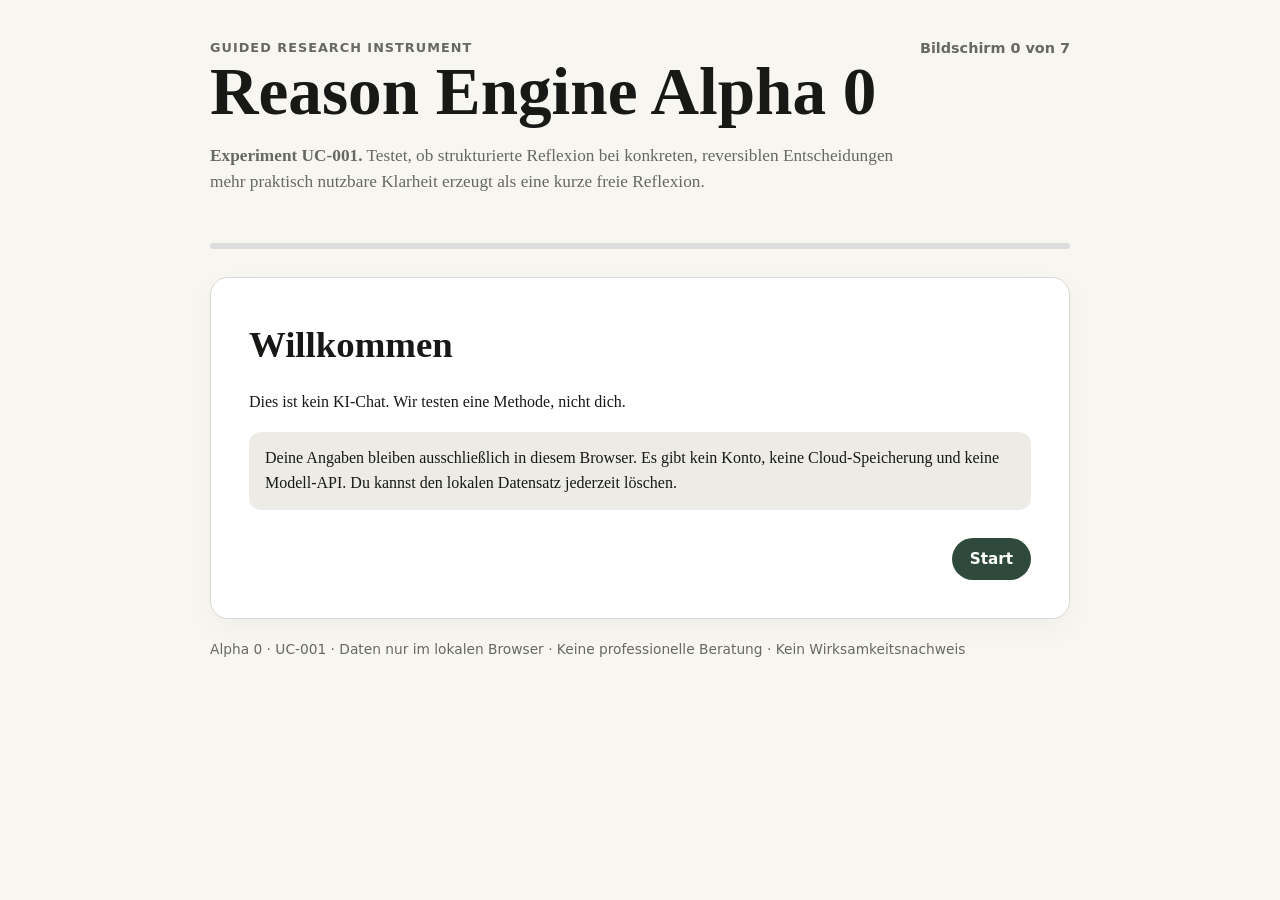
==== alpha/index.html @ ee5c0740 "feat(alpha): add functional UC-001 experiment runner" ====
<!doctype html>
<html lang="de">
<head>
<meta charset="utf-8">
<meta name="viewport" content="width=device-width,initial-scale=1">
<meta name="robots" content="noindex,nofollow">
<title>Reason Engine Alpha 0 · UC-001</title>
<style>
:root{--ink:#181817;--muted:#686862;--line:#d9d8d2;--paper:#f7f6f1;--card:#fff;--accent:#2f4a3d;--soft:#ecebe5;--warn:#7a4b18}
*{box-sizing:border-box}html{scroll-behavior:smooth}body{margin:0;background:var(--paper);color:var(--ink);font-family:ui-serif,Georgia,serif;line-height:1.55}.shell{max-width:900px;margin:auto;padding:40px 20px 90px}.top{display:flex;justify-content:space-between;gap:20px;align-items:flex-start;margin-bottom:30px}.eyebrow{font:700 .8rem ui-sans-serif,system-ui;letter-spacing:.08em;text-transform:uppercase;color:var(--muted)}h1{font-size:clamp(2.2rem,6vw,4.2rem);line-height:1;margin:.2rem 0 .8rem}h2{font-size:clamp(1.6rem,4vw,2.3rem);margin:0 0 .5rem}.lede{max-width:700px;color:var(--muted);font-size:1.08rem}.status{font:600 .9rem ui-sans-serif,system-ui;color:var(--muted);white-space:nowrap}.bar{height:6px;background:#ddd;border-radius:99px;overflow:hidden;margin:20px 0 28px}.bar span{display:block;height:100%;background:var(--accent);width:0;transition:width .2s}.screen{display:none;background:var(--card);border:1px solid var(--line);border-radius:18px;padding:clamp(22px,4vw,38px);box-shadow:0 10px 30px rgba(0,0,0,.035)}.screen.active{display:block}.note{background:var(--soft);border-radius:12px;padding:14px 16px;margin:18px 0}.warning{border-left:4px solid var(--warn)}label{display:block;font:600 .96rem ui-sans-serif,system-ui;margin:18px 0 7px}textarea,input[type=text],input[type=number]{width:100%;border:1px solid #bdbcb5;border-radius:10px;padding:12px 13px;background:#fff;color:var(--ink);font:1rem ui-sans-serif,system-ui}textarea{min-height:130px;resize:vertical}.long{min-height:230px}.check{display:flex;gap:10px;align-items:flex-start;font-weight:400}.check input{margin-top:5px}.grid{display:grid;grid-template-columns:1fr 1fr;gap:14px}.cell{border:1px solid var(--line);border-radius:12px;padding:14px}.cell textarea{min-height:120px}.actions{display:flex;justify-content:space-between;gap:12px;flex-wrap:wrap;margin-top:28px}.right{margin-left:auto}.btn{appearance:none;border:0;border-radius:999px;padding:12px 18px;background:var(--accent);color:white;font:700 .95rem ui-sans-serif,system-ui;cursor:pointer}.btn.secondary{background:var(--soft);color:var(--ink);border:1px solid var(--line)}.btn:disabled{opacity:.4;cursor:not-allowed}.dossier{white-space:pre-wrap;background:#fbfaf6;border:1px solid var(--line);border-radius:12px;padding:18px;font-family:ui-monospace,SFMono-Regular,Menlo,monospace;font-size:.92rem}.metric{display:grid;grid-template-columns:1fr auto;gap:12px;align-items:center;padding:10px 0;border-bottom:1px solid var(--line)}.metric:last-child{border-bottom:0}.result{font:700 1rem ui-sans-serif,system-ui}.footer{margin-top:22px;color:var(--muted);font: .86rem ui-sans-serif,system-ui}@media(max-width:680px){.grid{grid-template-columns:1fr}.top{display:block}.status{margin-top:14px}.right{margin-left:0}}
</style>
</head>
<body>
<main class="shell">
<div class="top"><div><div class="eyebrow">Guided Research Instrument</div><h1>Reason Engine Alpha 0</h1><p class="lede"><strong>Experiment UC-001.</strong> Testet, ob strukturierte Reflexion bei konkreten, reversiblen Entscheidungen mehr praktisch nutzbare Klarheit erzeugt als eine kurze freie Reflexion.</p></div><div class="status" id="status">Bildschirm 0 von 7</div></div>
<div class="bar"><span id="bar"></span></div>

<section class="screen active" data-step="0">
<h2>Willkommen</h2><p>Dies ist kein KI-Chat. Wir testen eine Methode, nicht dich.</p><div class="note">Deine Angaben bleiben ausschließlich in diesem Browser. Es gibt kein Konto, keine Cloud-Speicherung und keine Modell-API. Du kannst den lokalen Datensatz jederzeit löschen.</div><div class="actions"><button class="btn right" data-next>Start</button></div>
</section>

<section class="screen" data-step="1">
<h2>Einverständnis und Grenzen</h2><div class="note warning"><strong>Nicht geeignet</strong> für medizinische oder psychische Krisen, rechtliche Streitfälle, erhebliche finanzielle Risiken, unmittelbare Gefahren oder irreversible Entscheidungen.</div>
<label class="check"><input id="consent1" type="checkbox"> <span>Ich verstehe, dass dies ein experimenteller Forschungsprototyp ist und keine professionelle Beratung ersetzt.</span></label>
<label class="check"><input id="consent2" type="checkbox"> <span>Meine Entscheidung ist konkret, reversibel und nicht hochriskant.</span></label>
<div class="actions"><button class="btn secondary" data-back>Zurück</button><button class="btn" id="consentNext" disabled data-next>Weiter</button></div>
</section>

<section class="screen" data-step="2">
<h2>Freie Reflexion</h2><p>Beschreibe deine Situation so, wie du sie einem guten Freund erzählen würdest. Noch keine Kategorien, noch keine Analyse.</p>
<label for="original">Deine Situation</label><textarea class="long" id="original" placeholder="Erzähl frei …"></textarea>
<label for="clarityBefore">Wie klar ist dir die Situation gerade? 1 = völlig unklar, 7 = sehr klar</label><input id="clarityBefore" type="number" min="1" max="7">
<label for="uncertainty">Was ist deine größte Unsicherheit?</label><input id="uncertainty" type="text">
<label for="nextBefore">Was wäre momentan dein nächster Schritt?</label><input id="nextBefore" type="text">
<div class="actions"><button class="btn secondary" data-back>Zurück</button><button class="btn" data-next>Weiter</button></div>
</section>

<section class="screen" data-step="3">
<h2>Nur Verständnis sichern</h2><p>Noch keine Analyse. Diese drei Fragen sollen ausschließlich verhindern, dass der Fall falsch verstanden wird.</p>
<label for="decision">Welche Entscheidung möchtest du genau treffen?</label><input id="decision" type="text">
<label for="optionsRaw">Welche realistischen Optionen stehen derzeit zur Wahl?</label><textarea id="optionsRaw"></textarea>
<label for="affected">Wer ist von der Entscheidung betroffen?</label><input id="affected" type="text">
<div class="actions"><button class="btn secondary" data-back>Zurück</button><button class="btn" data-next>Weiter</button></div>
</section>

<section class="screen" data-step="4">
<h2>Strukturierte Reflexion</h2><p>Ordne den Fall vorläufig. Leere Felder sind erlaubt. Die Kategorien sind Werkzeuge, keine Wahrheit.</p>
<div class="grid">
<div class="cell"><label for="observations">Beobachtungen</label><textarea id="observations" placeholder="Direkt wahrgenommen oder dokumentiert …"></textarea></div>
<div class="cell"><label for="assumptions">Annahmen</label><textarea id="assumptions" placeholder="Vermutet, aber nicht belegt …"></textarea></div>
<div class="cell"><label for="evidence">Evidenz</label><textarea id="evidence" placeholder="Worauf stützen sich wichtige Aussagen? …"></textarea></div>
<div class="cell"><label for="questions">Offene Fragen</label><textarea id="questions" placeholder="Was müsste noch geklärt werden? …"></textarea></div>
<div class="cell"><label for="conflicts">Konflikte</label><textarea id="conflicts" placeholder="Welche Aussagen oder Ziele stehen gegeneinander? …"></textarea></div>
<div class="cell"><label for="options">Optionen</label><textarea id="options" placeholder="Welche möglichen Wege bleiben? …"></textarea></div>
</div>
<div class="actions"><button class="btn secondary" data-back>Zurück</button><button class="btn" data-next>Projektion prüfen</button></div>
</section>

<section class="screen" data-step="5">
<h2>Wo liegt die Projektion falsch?</h2><p>Die Struktur gehört nicht der Engine. Ergänze, korrigiere oder widersprich ihr.</p>
<label for="corrections">Was fehlt, ist falsch eingeordnet, übertrieben oder zu stark vereinfacht?</label><textarea class="long" id="corrections"></textarea>
<label for="exclude">Was soll ausdrücklich nicht Teil des Dossiers sein?</label><textarea id="exclude"></textarea>
<div class="actions"><button class="btn secondary" data-back>Zurück</button><button class="btn" id="makeDossier">Dossier erzeugen</button></div>
</section>

<section class="screen" data-step="6">
<h2>Decision Dossier</h2><p>Dies ist eine Projektion deiner Angaben, keine objektive Beschreibung und keine Entscheidung.</p><div class="dossier" id="dossier"></div>
<div class="actions"><button class="btn secondary" data-back>Zurück</button><button class="btn secondary" id="download">Dossier herunterladen</button><button class="btn" data-next>Outcome erfassen</button></div>
</section>

<section class="screen" data-step="7">
<h2>Hat die Struktur geholfen?</h2>
<label for="clarityAfter">Wie klar ist dir die Situation jetzt? 1 = völlig unklar, 7 = sehr klar</label><input id="clarityAfter" type="number" min="1" max="7">
<label for="visibleAssumption">Welche zuvor implizite Annahme wurde sichtbar?</label><input id="visibleAssumption" type="text">
<label for="clearQuestion">Welche offene Frage wurde präziser?</label><input id="clearQuestion" type="text">
<label for="nextAfter">Was ist jetzt dein nächster Schritt?</label><input id="nextAfter" type="text">
<label for="loss"><strong>Pflichtfeld:</strong> Was wurde verzerrt, vereinfacht oder ging verloren?</label><textarea id="loss"></textarea>
<div class="note" id="outcomeBox">Trage die Werte ein, um den vorläufigen Fallstatus zu sehen.</div>
<div class="actions"><button class="btn secondary" data-back>Zurück</button><button class="btn secondary" id="clearAll">Lokale Daten löschen</button><button class="btn" id="evaluate">Fall auswerten</button></div>
<p class="result">Dieses Experiment endet hier. Die Entscheidung gehört wieder dir.</p>
</section>
<p class="footer">Alpha 0 · UC-001 · Daten nur im lokalen Browser · Keine professionelle Beratung · Kein Wirksamkeitsnachweis</p>
</main>
<script>
const ids=['original','clarityBefore','uncertainty','nextBefore','decision','optionsRaw','affected','observations','assumptions','evidence','questions','conflicts','options','corrections','exclude','clarityAfter','visibleAssumption','clearQuestion','nextAfter','loss'];
let step=0;const screens=[...document.querySelectorAll('.screen')];const status=document.getElementById('status');const bar=document.getElementById('bar');
function save(){const data={};ids.forEach(id=>data[id]=document.getElementById(id).value);localStorage.setItem('re-alpha0-uc001',JSON.stringify(data));}
function load(){try{const data=JSON.parse(localStorage.getItem('re-alpha0-uc001')||'{}');ids.forEach(id=>{if(data[id]!==undefined)document.getElementById(id).value=data[id]})}catch{}}
function show(n){step=Math.max(0,Math.min(7,n));screens.forEach((s,i)=>s.classList.toggle('active',i===step));status.textContent=`Bildschirm ${step} von 7`;bar.style.width=`${step/7*100}%`;window.scrollTo({top:0,behavior:'smooth'});save()}
document.querySelectorAll('[data-next]').forEach(b=>b.addEventListener('click',()=>show(step+1)));document.querySelectorAll('[data-back]').forEach(b=>b.addEventListener('click',()=>show(step-1)));document.querySelectorAll('textarea,input').forEach(el=>el.addEventListener('input',save));
function consent(){document.getElementById('consentNext').disabled=!(document.getElementById('consent1').checked&&document.getElementById('consent2').checked)}document.getElementById('consent1').addEventListener('change',consent);document.getElementById('consent2').addEventListener('change',consent);
function v(id){return document.getElementById(id).value.trim()||'Nicht angegeben'}
function build(){const text=`REASON ENGINE ALPHA 0\nEXPERIMENT UC-001\n\nENTSCHEIDUNG\n${v('decision')}\n\nORIGINALTEXT\n${v('original')}\n\nAUSGANGSLAGE\nKlarheit vorher: ${v('clarityBefore')}/7\nGrößte Unsicherheit: ${v('uncertainty')}\nVermuteter nächster Schritt: ${v('nextBefore')}\nBetroffene Personen: ${v('affected')}\nUrsprünglich genannte Optionen: ${v('optionsRaw')}\n\nSTRUKTURIERTE PROJEKTION\n\nBeobachtungen\n${v('observations')}\n\nAnnahmen\n${v('assumptions')}\n\nEvidenz\n${v('evidence')}\n\nOffene Fragen\n${v('questions')}\n\nKonflikte\n${v('conflicts')}\n\nOptionen\n${v('options')}\n\nNUTZERKORREKTUR\n${v('corrections')}\n\nAUSGESCHLOSSEN\n${v('exclude')}\n\nGRENZE\nDieses Dossier ist eine strukturierte Projektion der Eingaben. Es ist keine objektive Beschreibung, keine professionelle Beratung und keine Entscheidung.`;document.getElementById('dossier').textContent=text;localStorage.setItem('re-alpha0-dossier',text);return text}
document.getElementById('makeDossier').addEventListener('click',()=>{build();show(6)});document.getElementById('download').addEventListener('click',()=>{const text=build();const a=document.createElement('a');a.href=URL.createObjectURL(new Blob([text],{type:'text/plain;charset=utf-8'}));a.download='reason-engine-alpha0-uc001-dossier.txt';a.click();URL.revokeObjectURL(a.href)});
document.getElementById('evaluate').addEventListener('click',()=>{save();const before=Number(document.getElementById('clarityBefore').value),after=Number(document.getElementById('clarityAfter').value),loss=document.getElementById('loss').value.trim(),next=document.getElementById('nextAfter').value.trim(),signal=[document.getElementById('visibleAssumption').value.trim(),document.getElementById('clearQuestion').value.trim()].filter(Boolean).length;let status='INCONCLUSIVE';let reason='Für eine vorläufige Einordnung fehlen noch Angaben.';if(before&&after&&loss){if(after>before&&next&&signal>0){status='PRELIMINARILY_SUPPORTED';reason='Die berichtete Klarheit stieg, mindestens ein Erkenntnissignal wurde benannt und ein nächster Schritt liegt vor.'}else if(after<=before&&signal===0){status='NOT_SUPPORTED';reason='In diesem Fall stieg die Klarheit nicht und es wurde kein neues Erkenntnissignal benannt.'}else{status='CONTEXT_LIMITED';reason='Der Fall zeigt gemischte Signale. Der Nutzen scheint begrenzt oder kontextabhängig.'}}document.getElementById('outcomeBox').innerHTML=`<strong>Vorläufiger Fallstatus: ${status}</strong><br>${reason}<br><small>Dies bewertet nur diesen einzelnen Durchlauf, nicht UC-001 insgesamt.</small>`});
document.getElementById('clearAll').addEventListener('click',()=>{if(confirm('Alle lokal gespeicherten Alpha-0-Daten löschen?')){localStorage.removeItem('re-alpha0-uc001');localStorage.removeItem('re-alpha0-dossier');location.reload()}});
load();const old=localStorage.getItem('re-alpha0-dossier');if(old)document.getElementById('dossier').textContent=old;show(0);
</script>
</body>
</html>
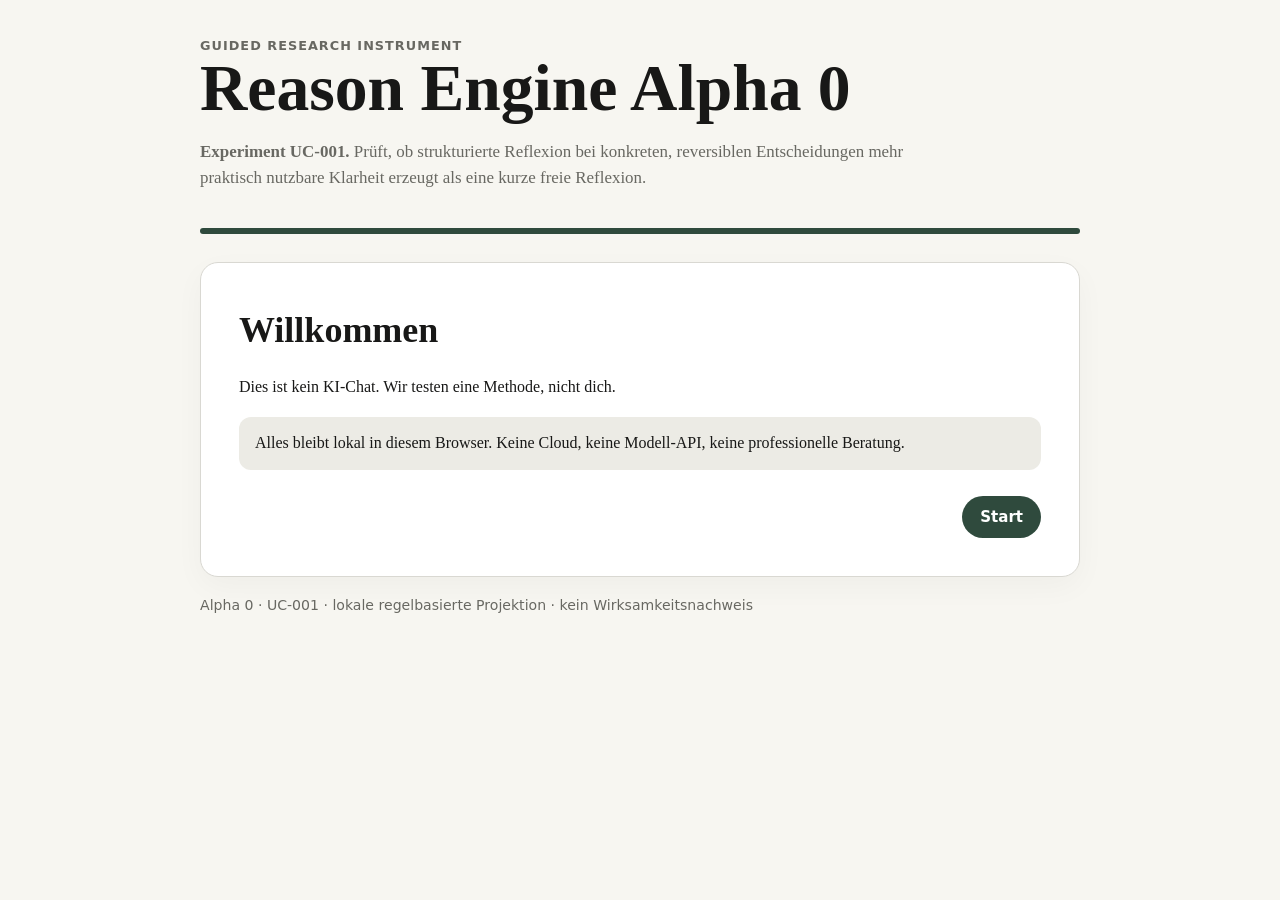
==== commit 2b366e01: "alpha: add projection-first clarification flow" ====
--- a/alpha/index.html
+++ b/alpha/index.html
@@ -1,100 +1,38 @@
 <!doctype html>
 <html lang="de">
 <head>
-<meta charset="utf-8">
-<meta name="viewport" content="width=device-width,initial-scale=1">
+<meta charset="utf-8"><meta name="viewport" content="width=device-width,initial-scale=1">
 <meta name="robots" content="noindex,nofollow">
 <title>Reason Engine Alpha 0 · UC-001</title>
 <style>
-:root{--ink:#181817;--muted:#686862;--line:#d9d8d2;--paper:#f7f6f1;--card:#fff;--accent:#2f4a3d;--soft:#ecebe5;--warn:#7a4b18}
-*{box-sizing:border-box}html{scroll-behavior:smooth}body{margin:0;background:var(--paper);color:var(--ink);font-family:ui-serif,Georgia,serif;line-height:1.55}.shell{max-width:900px;margin:auto;padding:40px 20px 90px}.top{display:flex;justify-content:space-between;gap:20px;align-items:flex-start;margin-bottom:30px}.eyebrow{font:700 .8rem ui-sans-serif,system-ui;letter-spacing:.08em;text-transform:uppercase;color:var(--muted)}h1{font-size:clamp(2.2rem,6vw,4.2rem);line-height:1;margin:.2rem 0 .8rem}h2{font-size:clamp(1.6rem,4vw,2.3rem);margin:0 0 .5rem}.lede{max-width:700px;color:var(--muted);font-size:1.08rem}.status{font:600 .9rem ui-sans-serif,system-ui;color:var(--muted);white-space:nowrap}.bar{height:6px;background:#ddd;border-radius:99px;overflow:hidden;margin:20px 0 28px}.bar span{display:block;height:100%;background:var(--accent);width:0;transition:width .2s}.screen{display:none;background:var(--card);border:1px solid var(--line);border-radius:18px;padding:clamp(22px,4vw,38px);box-shadow:0 10px 30px rgba(0,0,0,.035)}.screen.active{display:block}.note{background:var(--soft);border-radius:12px;padding:14px 16px;margin:18px 0}.warning{border-left:4px solid var(--warn)}label{display:block;font:600 .96rem ui-sans-serif,system-ui;margin:18px 0 7px}textarea,input[type=text],input[type=number]{width:100%;border:1px solid #bdbcb5;border-radius:10px;padding:12px 13px;background:#fff;color:var(--ink);font:1rem ui-sans-serif,system-ui}textarea{min-height:130px;resize:vertical}.long{min-height:230px}.check{display:flex;gap:10px;align-items:flex-start;font-weight:400}.check input{margin-top:5px}.grid{display:grid;grid-template-columns:1fr 1fr;gap:14px}.cell{border:1px solid var(--line);border-radius:12px;padding:14px}.cell textarea{min-height:120px}.actions{display:flex;justify-content:space-between;gap:12px;flex-wrap:wrap;margin-top:28px}.right{margin-left:auto}.btn{appearance:none;border:0;border-radius:999px;padding:12px 18px;background:var(--accent);color:white;font:700 .95rem ui-sans-serif,system-ui;cursor:pointer}.btn.secondary{background:var(--soft);color:var(--ink);border:1px solid var(--line)}.btn:disabled{opacity:.4;cursor:not-allowed}.dossier{white-space:pre-wrap;background:#fbfaf6;border:1px solid var(--line);border-radius:12px;padding:18px;font-family:ui-monospace,SFMono-Regular,Menlo,monospace;font-size:.92rem}.metric{display:grid;grid-template-columns:1fr auto;gap:12px;align-items:center;padding:10px 0;border-bottom:1px solid var(--line)}.metric:last-child{border-bottom:0}.result{font:700 1rem ui-sans-serif,system-ui}.footer{margin-top:22px;color:var(--muted);font: .86rem ui-sans-serif,system-ui}@media(max-width:680px){.grid{grid-template-columns:1fr}.top{display:block}.status{margin-top:14px}.right{margin-left:0}}
+:root{--ink:#181817;--muted:#686862;--line:#d9d8d2;--paper:#f7f6f1;--card:#fff;--accent:#2f4a3d;--soft:#ecebe5}
+*{box-sizing:border-box}body{margin:0;background:var(--paper);color:var(--ink);font-family:ui-serif,Georgia,serif;line-height:1.55}.shell{max-width:920px;margin:auto;padding:38px 20px 90px}.top{display:flex;justify-content:space-between;gap:20px}.eyebrow{font:700 .8rem system-ui;letter-spacing:.08em;text-transform:uppercase;color:var(--muted)}h1{font-size:clamp(2.2rem,6vw,4.1rem);line-height:1;margin:.2rem 0 .8rem}h2{font-size:clamp(1.6rem,4vw,2.25rem);margin:.1rem 0 .5rem}.lede{max-width:720px;color:var(--muted);font-size:1.06rem}.status,.footer{font:.88rem system-ui;color:var(--muted)}.bar{height:6px;background:#ddd;border-radius:99px;overflow:hidden;margin:20px 0 28px}.bar span{display:block;height:100%;background:var(--accent)}.screen{display:none;background:var(--card);border:1px solid var(--line);border-radius:18px;padding:clamp(22px,4vw,38px);box-shadow:0 10px 30px #00000009}.screen.active{display:block}.note{background:var(--soft);border-radius:12px;padding:14px 16px;margin:18px 0}label{display:block;font:600 .95rem system-ui;margin:17px 0 7px}textarea,input[type=text],input[type=number]{width:100%;border:1px solid #bdbcb5;border-radius:10px;padding:12px;background:#fff;font:1rem system-ui}textarea{min-height:115px;resize:vertical}.long{min-height:220px}.grid{display:grid;grid-template-columns:1fr 1fr;gap:14px}.cell{border:1px solid var(--line);border-radius:12px;padding:14px}.actions{display:flex;justify-content:space-between;gap:12px;flex-wrap:wrap;margin-top:26px}.btn{border:0;border-radius:999px;padding:12px 18px;background:var(--accent);color:#fff;font:700 .94rem system-ui}.secondary{background:var(--soft);color:var(--ink);border:1px solid var(--line)}.question{border:1px solid var(--line);border-radius:12px;padding:14px;margin:14px 0}.why{font:.84rem system-ui;color:var(--muted);margin-top:6px}.dossier{white-space:pre-wrap;background:#fbfaf6;border:1px solid var(--line);border-radius:12px;padding:18px;font: .91rem ui-monospace,monospace}.footer{margin-top:20px}@media(max-width:680px){.grid{grid-template-columns:1fr}.top{display:block}}
 </style>
 </head>
-<body>
-<main class="shell">
-<div class="top"><div><div class="eyebrow">Guided Research Instrument</div><h1>Reason Engine Alpha 0</h1><p class="lede"><strong>Experiment UC-001.</strong> Testet, ob strukturierte Reflexion bei konkreten, reversiblen Entscheidungen mehr praktisch nutzbare Klarheit erzeugt als eine kurze freie Reflexion.</p></div><div class="status" id="status">Bildschirm 0 von 7</div></div>
+<body><main class="shell">
+<div class="top"><div><div class="eyebrow">Guided Research Instrument</div><h1>Reason Engine Alpha 0</h1><p class="lede"><strong>Experiment UC-001.</strong> Prüft, ob strukturierte Reflexion bei konkreten, reversiblen Entscheidungen mehr praktisch nutzbare Klarheit erzeugt als eine kurze freie Reflexion.</p></div><div class="status" id="status"></div></div>
 <div class="bar"><span id="bar"></span></div>
 
-<section class="screen active" data-step="0">
-<h2>Willkommen</h2><p>Dies ist kein KI-Chat. Wir testen eine Methode, nicht dich.</p><div class="note">Deine Angaben bleiben ausschließlich in diesem Browser. Es gibt kein Konto, keine Cloud-Speicherung und keine Modell-API. Du kannst den lokalen Datensatz jederzeit löschen.</div><div class="actions"><button class="btn right" data-next>Start</button></div>
-</section>
+<section class="screen active"><h2>Willkommen</h2><p>Dies ist kein KI-Chat. Wir testen eine Methode, nicht dich.</p><div class="note">Alles bleibt lokal in diesem Browser. Keine Cloud, keine Modell-API, keine professionelle Beratung.</div><div class="actions"><span></span><button class="btn" data-next>Start</button></div></section>
 
-<section class="screen" data-step="1">
-<h2>Einverständnis und Grenzen</h2><div class="note warning"><strong>Nicht geeignet</strong> für medizinische oder psychische Krisen, rechtliche Streitfälle, erhebliche finanzielle Risiken, unmittelbare Gefahren oder irreversible Entscheidungen.</div>
-<label class="check"><input id="consent1" type="checkbox"> <span>Ich verstehe, dass dies ein experimenteller Forschungsprototyp ist und keine professionelle Beratung ersetzt.</span></label>
-<label class="check"><input id="consent2" type="checkbox"> <span>Meine Entscheidung ist konkret, reversibel und nicht hochriskant.</span></label>
-<div class="actions"><button class="btn secondary" data-back>Zurück</button><button class="btn" id="consentNext" disabled data-next>Weiter</button></div>
-</section>
+<section class="screen"><h2>Einverständnis und Grenzen</h2><div class="note"><strong>Nicht geeignet</strong> für medizinische oder psychische Krisen, Recht, erhebliche finanzielle Risiken, unmittelbare Gefahren oder irreversible Entscheidungen.</div><label><input id="c1" type="checkbox"> Ich verstehe den experimentellen Charakter.</label><label><input id="c2" type="checkbox"> Mein Fall ist konkret, reversibel und nicht hochriskant.</label><div class="actions"><button class="btn secondary" data-back>Zurück</button><button class="btn" id="consent" disabled data-next>Weiter</button></div></section>
 
-<section class="screen" data-step="2">
-<h2>Freie Reflexion</h2><p>Beschreibe deine Situation so, wie du sie einem guten Freund erzählen würdest. Noch keine Kategorien, noch keine Analyse.</p>
-<label for="original">Deine Situation</label><textarea class="long" id="original" placeholder="Erzähl frei …"></textarea>
-<label for="clarityBefore">Wie klar ist dir die Situation gerade? 1 = völlig unklar, 7 = sehr klar</label><input id="clarityBefore" type="number" min="1" max="7">
-<label for="uncertainty">Was ist deine größte Unsicherheit?</label><input id="uncertainty" type="text">
-<label for="nextBefore">Was wäre momentan dein nächster Schritt?</label><input id="nextBefore" type="text">
-<div class="actions"><button class="btn secondary" data-back>Zurück</button><button class="btn" data-next>Weiter</button></div>
-</section>
+<section class="screen"><h2>Freie Reflexion</h2><p>Beschreibe die Situation frei. Noch keine Kategorien, noch keine Analyse.</p><label>Deine Situation</label><textarea class="long" id="original"></textarea><label>Klarheit vorher, 1 bis 7</label><input id="clarityBefore" type="number" min="1" max="7"><label>Größte Unsicherheit</label><input id="uncertainty" type="text"><label>Vermuteter nächster Schritt</label><input id="nextBefore" type="text"><div class="actions"><button class="btn secondary" data-back>Zurück</button><button class="btn" id="analyse">Erstprojektion bilden</button></div></section>
 
-<section class="screen" data-step="3">
-<h2>Nur Verständnis sichern</h2><p>Noch keine Analyse. Diese drei Fragen sollen ausschließlich verhindern, dass der Fall falsch verstanden wird.</p>
-<label for="decision">Welche Entscheidung möchtest du genau treffen?</label><input id="decision" type="text">
-<label for="optionsRaw">Welche realistischen Optionen stehen derzeit zur Wahl?</label><textarea id="optionsRaw"></textarea>
-<label for="affected">Wer ist von der Entscheidung betroffen?</label><input id="affected" type="text">
-<div class="actions"><button class="btn secondary" data-back>Zurück</button><button class="btn" data-next>Weiter</button></div>
-</section>
+<section class="screen"><h2>Drei gezielte Nachfragen</h2><p>Diese Fragen wurden aus Unsicherheiten der internen Erstprojektion abgeleitet. Sie sollen die Projektion korrigieren, bevor du sie siehst.</p><div id="questionsBox"></div><div class="actions"><button class="btn secondary" data-back>Zurück</button><button class="btn" id="applyAnswers">Projektion aktualisieren</button></div></section>
 
-<section class="screen" data-step="4">
-<h2>Strukturierte Reflexion</h2><p>Ordne den Fall vorläufig. Leere Felder sind erlaubt. Die Kategorien sind Werkzeuge, keine Wahrheit.</p>
-<div class="grid">
-<div class="cell"><label for="observations">Beobachtungen</label><textarea id="observations" placeholder="Direkt wahrgenommen oder dokumentiert …"></textarea></div>
-<div class="cell"><label for="assumptions">Annahmen</label><textarea id="assumptions" placeholder="Vermutet, aber nicht belegt …"></textarea></div>
-<div class="cell"><label for="evidence">Evidenz</label><textarea id="evidence" placeholder="Worauf stützen sich wichtige Aussagen? …"></textarea></div>
-<div class="cell"><label for="questions">Offene Fragen</label><textarea id="questions" placeholder="Was müsste noch geklärt werden? …"></textarea></div>
-<div class="cell"><label for="conflicts">Konflikte</label><textarea id="conflicts" placeholder="Welche Aussagen oder Ziele stehen gegeneinander? …"></textarea></div>
-<div class="cell"><label for="options">Optionen</label><textarea id="options" placeholder="Welche möglichen Wege bleiben? …"></textarea></div>
-</div>
-<div class="actions"><button class="btn secondary" data-back>Zurück</button><button class="btn" data-next>Projektion prüfen</button></div>
-</section>
+<section class="screen"><h2>Vorläufige Projektion</h2><p>Dies ist eine lokale, regelbasierte Projektion deiner Angaben. Sie ist keine objektive Beschreibung. Bearbeite sie direkt.</p><div class="grid" id="projectionGrid"></div><div class="actions"><button class="btn secondary" data-back>Zurück</button><button class="btn" data-next>Review</button></div></section>
 
-<section class="screen" data-step="5">
-<h2>Wo liegt die Projektion falsch?</h2><p>Die Struktur gehört nicht der Engine. Ergänze, korrigiere oder widersprich ihr.</p>
-<label for="corrections">Was fehlt, ist falsch eingeordnet, übertrieben oder zu stark vereinfacht?</label><textarea class="long" id="corrections"></textarea>
-<label for="exclude">Was soll ausdrücklich nicht Teil des Dossiers sein?</label><textarea id="exclude"></textarea>
-<div class="actions"><button class="btn secondary" data-back>Zurück</button><button class="btn" id="makeDossier">Dossier erzeugen</button></div>
-</section>
+<section class="screen"><h2>Wo liegt die Projektion falsch?</h2><label>Was fehlt, ist falsch eingeordnet, übertrieben oder zu stark vereinfacht?</label><textarea id="corrections"></textarea><label>Was soll ausdrücklich nicht Teil des Dossiers sein?</label><textarea id="exclude"></textarea><div class="actions"><button class="btn secondary" data-back>Zurück</button><button class="btn" id="makeDossier">Dossier erzeugen</button></div></section>
 
-<section class="screen" data-step="6">
-<h2>Decision Dossier</h2><p>Dies ist eine Projektion deiner Angaben, keine objektive Beschreibung und keine Entscheidung.</p><div class="dossier" id="dossier"></div>
-<div class="actions"><button class="btn secondary" data-back>Zurück</button><button class="btn secondary" id="download">Dossier herunterladen</button><button class="btn" data-next>Outcome erfassen</button></div>
-</section>
+<section class="screen"><h2>Decision Dossier</h2><p>Originaltext, Nachfragen, korrigierte Projektion und Grenzen bleiben getrennt sichtbar.</p><div class="dossier" id="dossier"></div><div class="actions"><button class="btn secondary" data-back>Zurück</button><button class="btn secondary" id="download">Herunterladen</button><button class="btn" data-next>Outcome</button></div></section>
 
-<section class="screen" data-step="7">
-<h2>Hat die Struktur geholfen?</h2>
-<label for="clarityAfter">Wie klar ist dir die Situation jetzt? 1 = völlig unklar, 7 = sehr klar</label><input id="clarityAfter" type="number" min="1" max="7">
-<label for="visibleAssumption">Welche zuvor implizite Annahme wurde sichtbar?</label><input id="visibleAssumption" type="text">
-<label for="clearQuestion">Welche offene Frage wurde präziser?</label><input id="clearQuestion" type="text">
-<label for="nextAfter">Was ist jetzt dein nächster Schritt?</label><input id="nextAfter" type="text">
-<label for="loss"><strong>Pflichtfeld:</strong> Was wurde verzerrt, vereinfacht oder ging verloren?</label><textarea id="loss"></textarea>
-<div class="note" id="outcomeBox">Trage die Werte ein, um den vorläufigen Fallstatus zu sehen.</div>
-<div class="actions"><button class="btn secondary" data-back>Zurück</button><button class="btn secondary" id="clearAll">Lokale Daten löschen</button><button class="btn" id="evaluate">Fall auswerten</button></div>
-<p class="result">Dieses Experiment endet hier. Die Entscheidung gehört wieder dir.</p>
-</section>
-<p class="footer">Alpha 0 · UC-001 · Daten nur im lokalen Browser · Keine professionelle Beratung · Kein Wirksamkeitsnachweis</p>
+<section class="screen"><h2>Hat die Struktur geholfen?</h2><label>Klarheit jetzt, 1 bis 7</label><input id="clarityAfter" type="number" min="1" max="7"><label>Welche zuvor implizite Annahme wurde sichtbar?</label><input id="visibleAssumption" type="text"><label>Welche offene Frage wurde präziser?</label><input id="clearQuestion" type="text"><label>Was ist jetzt dein nächster Schritt?</label><input id="nextAfter" type="text"><label><strong>Pflichtfeld:</strong> Was wurde verzerrt, vereinfacht oder ging verloren?</label><textarea id="loss"></textarea><div class="note" id="outcome">Noch nicht ausgewertet.</div><div class="actions"><button class="btn secondary" data-back>Zurück</button><button class="btn secondary" id="clear">Lokale Daten löschen</button><button class="btn" id="evaluate">Fall auswerten</button></div><p><strong>Dieses Experiment endet hier. Die Entscheidung gehört wieder dir.</strong></p></section>
+<p class="footer">Alpha 0 · UC-001 · lokale regelbasierte Projektion · kein Wirksamkeitsnachweis</p>
 </main>
 <script>
-const ids=['original','clarityBefore','uncertainty','nextBefore','decision','optionsRaw','affected','observations','assumptions','evidence','questions','conflicts','options','corrections','exclude','clarityAfter','visibleAssumption','clearQuestion','nextAfter','loss'];
-let step=0;const screens=[...document.querySelectorAll('.screen')];const status=document.getElementById('status');const bar=document.getElementById('bar');
-function save(){const data={};ids.forEach(id=>data[id]=document.getElementById(id).value);localStorage.setItem('re-alpha0-uc001',JSON.stringify(data));}
-function load(){try{const data=JSON.parse(localStorage.getItem('re-alpha0-uc001')||'{}');ids.forEach(id=>{if(data[id]!==undefined)document.getElementById(id).value=data[id]})}catch{}}
-function show(n){step=Math.max(0,Math.min(7,n));screens.forEach((s,i)=>s.classList.toggle('active',i===step));status.textContent=`Bildschirm ${step} von 7`;bar.style.width=`${step/7*100}%`;window.scrollTo({top:0,behavior:'smooth'});save()}
-document.querySelectorAll('[data-next]').forEach(b=>b.addEventListener('click',()=>show(step+1)));document.querySelectorAll('[data-back]').forEach(b=>b.addEventListener('click',()=>show(step-1)));document.querySelectorAll('textarea,input').forEach(el=>el.addEventListener('input',save));
-function consent(){document.getElementById('consentNext').disabled=!(document.getElementById('consent1').checked&&document.getElementById('consent2').checked)}document.getElementById('consent1').addEventListener('change',consent);document.getElementById('consent2').addEventListener('change',consent);
-function v(id){return document.getElementById(id).value.trim()||'Nicht angegeben'}
-function build(){const text=`REASON ENGINE ALPHA 0\nEXPERIMENT UC-001\n\nENTSCHEIDUNG\n${v('decision')}\n\nORIGINALTEXT\n${v('original')}\n\nAUSGANGSLAGE\nKlarheit vorher: ${v('clarityBefore')}/7\nGrößte Unsicherheit: ${v('uncertainty')}\nVermuteter nächster Schritt: ${v('nextBefore')}\nBetroffene Personen: ${v('affected')}\nUrsprünglich genannte Optionen: ${v('optionsRaw')}\n\nSTRUKTURIERTE PROJEKTION\n\nBeobachtungen\n${v('observations')}\n\nAnnahmen\n${v('assumptions')}\n\nEvidenz\n${v('evidence')}\n\nOffene Fragen\n${v('questions')}\n\nKonflikte\n${v('conflicts')}\n\nOptionen\n${v('options')}\n\nNUTZERKORREKTUR\n${v('corrections')}\n\nAUSGESCHLOSSEN\n${v('exclude')}\n\nGRENZE\nDieses Dossier ist eine strukturierte Projektion der Eingaben. Es ist keine objektive Beschreibung, keine professionelle Beratung und keine Entscheidung.`;document.getElementById('dossier').textContent=text;localStorage.setItem('re-alpha0-dossier',text);return text}
-document.getElementById('makeDossier').addEventListener('click',()=>{build();show(6)});document.getElementById('download').addEventListener('click',()=>{const text=build();const a=document.createElement('a');a.href=URL.createObjectURL(new Blob([text],{type:'text/plain;charset=utf-8'}));a.download='reason-engine-alpha0-uc001-dossier.txt';a.click();URL.revokeObjectURL(a.href)});
-document.getElementById('evaluate').addEventListener('click',()=>{save();const before=Number(document.getElementById('clarityBefore').value),after=Number(document.getElementById('clarityAfter').value),loss=document.getElementById('loss').value.trim(),next=document.getElementById('nextAfter').value.trim(),signal=[document.getElementById('visibleAssumption').value.trim(),document.getElementById('clearQuestion').value.trim()].filter(Boolean).length;let status='INCONCLUSIVE';let reason='Für eine vorläufige Einordnung fehlen noch Angaben.';if(before&&after&&loss){if(after>before&&next&&signal>0){status='PRELIMINARILY_SUPPORTED';reason='Die berichtete Klarheit stieg, mindestens ein Erkenntnissignal wurde benannt und ein nächster Schritt liegt vor.'}else if(after<=before&&signal===0){status='NOT_SUPPORTED';reason='In diesem Fall stieg die Klarheit nicht und es wurde kein neues Erkenntnissignal benannt.'}else{status='CONTEXT_LIMITED';reason='Der Fall zeigt gemischte Signale. Der Nutzen scheint begrenzt oder kontextabhängig.'}}document.getElementById('outcomeBox').innerHTML=`<strong>Vorläufiger Fallstatus: ${status}</strong><br>${reason}<br><small>Dies bewertet nur diesen einzelnen Durchlauf, nicht UC-001 insgesamt.</small>`});
-document.getElementById('clearAll').addEventListener('click',()=>{if(confirm('Alle lokal gespeicherten Alpha-0-Daten löschen?')){localStorage.removeItem('re-alpha0-uc001');localStorage.removeItem('re-alpha0-dossier');location.reload()}});
-load();const old=localStorage.getItem('re-alpha0-dossier');if(old)document.getElementById('dossier').textContent=old;show(0);
-</script>
-</body>
-</html>
+const cats=['observations','assumptions','evidence','openQuestions','conflicts','options'];const labels={observations:'Beobachtungen',assumptions:'Annahmen',evidence:'Evidenz',openQuestions:'Offene Fragen',conflicts:'Konflikte',options:'Optionen'};const store='re-alpha0-v2';let step=0,state={answers:['','',''],projection:{}};const screens=[...document.querySelectorAll('.screen')],status=document.getElementById('status'),bar=document.getElementById('bar');function show(n){step=Math.max(0,Math.min(7,n));screens.forEach((s,i)=>s.classList.toggle('active',i===step));status.textContent=`Bildschirm ${step} von 7`;bar.style.width=`${step/7*100}%`;save();scrollTo(0,0)}document.querySelectorAll('[data-next]').forEach(b=>b.onclick=()=>show(step+1));document.querySelectorAll('[data-back]').forEach(b=>b.onclick=()=>show(step-1));function val(id){return(document.getElementById(id)?.value||'').trim()}function lines(a){return a.filter(Boolean).map(x=>'• '+x).join('\n')}function sentences(t){return t.replace(/\s+/g,' ').split(/(?<=[.!?])\s+/).map(x=>x.trim()).filter(x=>x.length>12)}function uniq(a){return[...new Set(a)].slice(0,6)}
+function project(){const text=val('original'),ss=sentences(text),uncertainty=val('uncertainty'),next=val('nextBefore');const observations=ss.filter(s=>/\b(ich habe|ich bin|seit|200\d|201\d|202\d|semester|frist|familie|momentan)\b/i.test(s)&&!/\b(könnte|würde|wahrscheinlich|vielleicht|glaube|denke)\b/i.test(s));const assumptions=ss.filter(s=>/\b(könnte|würde|wahrscheinlich|vielleicht|glaube|denke|schaffe|sollte)\b/i.test(s));const conflicts=ss.filter(s=>/\b(aber|andererseits|gleichzeitig|allerdings|trotzdem)\b/i.test(s));const options=[];if(/\boder\b/i.test(text)){const m=text.match(/([^.!?]{3,80})\s+oder\s+([^.!?]{3,80})/i);if(m)options.push(m[1].trim(),m[2].trim())}if(next)options.push('Aktuell erwogener nächster Schritt: '+next);const questions=[];if(uncertainty)questions.push(uncertainty.endsWith('?')?uncertainty:uncertainty+'?');questions.push('Welche Information müsste vor der Entscheidung noch verlässlich geklärt werden?');state.projection={observations:lines(uniq(observations.length?observations:[ss[0]||text])),assumptions:lines(uniq(assumptions)),evidence:'• Im Originaltext wurden bisher überwiegend persönliche Erfahrungen und Selbsteinschätzungen genannt.\n• Externe oder dokumentierte Evidenz ist noch nicht angegeben.',openQuestions:lines(uniq(questions)),conflicts:lines(uniq(conflicts)),options:lines(uniq(options))};state.questions=[{q:uncertainty?`Was genau müsste passieren, damit sich deine größte Unsicherheit „${uncertainty}“ deutlich verringert?`:'Welche Unsicherheit würde deine Entscheidung am stärksten verändern?',why:'Reduziert die größte Unsicherheit der Erstprojektion.'},{q:conflicts.length?'In deinem Text stehen mindestens zwei Motive gegeneinander. Welches davon soll bei der Entscheidung mehr Gewicht haben, und warum?':'Welche zwei Ziele oder Bedürfnisse stehen in deiner Entscheidung am stärksten gegeneinander?',why:'Trennt konkurrierende Interpretationen des Hauptkonflikts.'},{q:next?`Welche neue Information könnte deinen derzeitigen nächsten Schritt „${next}“ noch verändern?`:'Welche Antwort würde deinen nächsten Schritt am stärksten verändern?',why:'Prüft die Handlungsrelevanz der Projektion.'}]}
+function renderQuestions(){questionsBox.innerHTML=state.questions.map((x,i)=>`<div class="question"><label>${x.q}</label><textarea id="answer${i}">${state.answers[i]||''}</textarea><div class="why">Warum diese Frage? ${x.why}</div></div>`).join('')}function renderProjection(){projectionGrid.innerHTML=cats.map(c=>`<div class="cell"><label>${labels[c]}</label><textarea id="p_${c}">${state.projection[c]||''}</textarea></div>`).join('');cats.forEach(c=>document.getElementById('p_'+c).oninput=save)}analyse.onclick=()=>{if(val('original').length<40){alert('Bitte beschreibe den Fall zunächst etwas ausführlicher.');return}project();renderQuestions();show(3)}applyAnswers.onclick=()=>{state.answers=state.questions.map((_,i)=>val('answer'+i));state.projection.evidence+=(state.answers.filter(Boolean).length?'\n• Antworten aus dem Clarification Pass wurden ergänzt.':'');state.projection.openQuestions+='\n'+lines(state.questions.map((x,i)=>state.answers[i]?`${x.q} — Antwort: ${state.answers[i]}`:x.q));renderProjection();show(4)}function syncProjection(){cats.forEach(c=>{const el=document.getElementById('p_'+c);if(el)state.projection[c]=el.value.trim()})}
+function dossierText(){syncProjection();return`REASON ENGINE ALPHA 0\nEXPERIMENT UC-001\n\nORIGINALTEXT\n${val('original')||'Nicht angegeben'}\n\nAUSGANGSLAGE\nKlarheit vorher: ${val('clarityBefore')||'–'}/7\nGrößte Unsicherheit: ${val('uncertainty')||'Nicht angegeben'}\nVermuteter nächster Schritt: ${val('nextBefore')||'Nicht angegeben'}\n\nADAPTIVE NACHFRAGEN\n${state.questions.map((x,i)=>`${i+1}. ${x.q}\nZweck: ${x.why}\nAntwort: ${state.answers[i]||'Nicht beantwortet'}`).join('\n\n')}\n\nKORRIGIERTE PROJEKTION\n${cats.map(c=>`\n${labels[c].toUpperCase()}\n${state.projection[c]||'Nicht angegeben'}`).join('\n')}\n\nNUTZERKORREKTUR\n${val('corrections')||'Nicht angegeben'}\n\nAUSGESCHLOSSEN\n${val('exclude')||'Nicht angegeben'}\n\nGRENZE\nLokale regelbasierte Projektion. Keine objektive Beschreibung, keine professionelle Beratung und keine Entscheidung.`}makeDossier.onclick=()=>{dossier.textContent=dossierText();show(6)};download.onclick=()=>{const a=document.createElement('a');a.href=URL.createObjectURL(new Blob([dossierText()],{type:'text/plain;charset=utf-8'}));a.download='reason-engine-alpha0-uc001.txt';a.click()};evaluate.onclick=()=>{const b=Number(val('clarityBefore')),a=Number(val('clarityAfter')),loss=val('loss'),signals=[val('visibleAssumption'),val('clearQuestion'),val('nextAfter')].filter(Boolean).length;let s='INCONCLUSIVE',r='Angaben reichen nicht für eine vorläufige Einordnung.';if(b&&a&&loss){if(a>b&&signals>=2){s='PRELIMINARILY_SUPPORTED';r='Klarheit stieg und mindestens zwei praktisch relevante Signale wurden benannt.'}else if(a<=b&&signals===0){s='NOT_SUPPORTED';r='In diesem Fall entstand keine berichtete Klarheits- oder Handlungshilfe.'}else{s='CONTEXT_LIMITED';r='Der Fall zeigt gemischte oder stark kontextabhängige Signale.'}}outcome.innerHTML=`<strong>${s}</strong><br>${r}<br>Bewertet wird nur dieser einzelne Durchlauf.`;save()};function save(){syncProjection();const data={};document.querySelectorAll('textarea,input[type=text],input[type=number]').forEach(e=>data[e.id]=e.value);state.fields=data;localStorage.setItem(store,JSON.stringify(state))}function load(){try{state=Object.assign(state,JSON.parse(localStorage.getItem(store)||'{}'));Object.entries(state.fields||{}).forEach(([id,v])=>{const e=document.getElementById(id);if(e)e.value=v})}catch{}}document.querySelectorAll('textarea,input').forEach(e=>e.addEventListener('input',save));function consentCheck(){consent.disabled=!(c1.checked&&c2.checked)}c1.onchange=consentCheck;c2.onchange=consentCheck;clear.onclick=()=>{if(confirm('Alle lokalen Alpha-Daten löschen?')){localStorage.removeItem(store);location.reload()}};load();show(0);
+</script></body></html>
